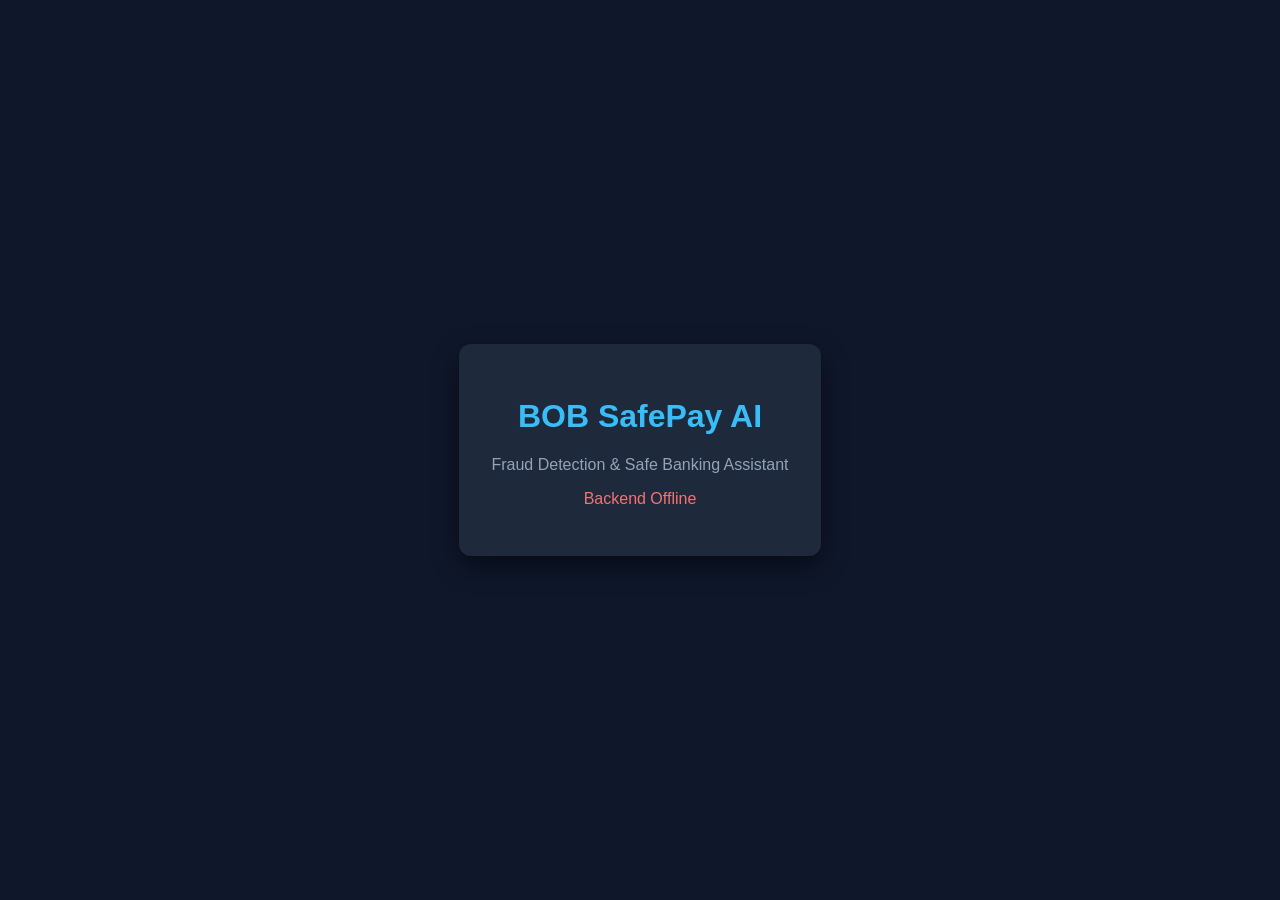
==== frontend/index.html @ 81b3e342 "feat: design system upgraded with Finora sidebar, FraudGuard threat tables, and Novbank AI orb" ====
<!DOCTYPE html>
<html lang="en">
<head>
    <meta charset="UTF-8">
    <meta name="viewport" content="width=device-width, initial-scale=1.0">
    <title>BOB SafePay AI</title>
    <style>
        body {
            font-family: Arial, sans-serif;
            background: #0f172a;
            color: #f8fafc;
            display: flex;
            justify-content: center;
            align-items: center;
            height: 100vh;
            margin: 0;
        }
        .card {
            background: #1e293b;
            padding: 2rem;
            border-radius: 12px;
            box-shadow: 0 10px 25px rgba(0,0,0,0.5);
            text-align: center;
            max-width: 480px;
        }
        h1 { color: #38bdf8; }
        p { color: #94a3b8; }
    </style>
</head>
<body>
    <div class="card">
        <h1>BOB SafePay AI</h1>
        <p>Fraud Detection & Safe Banking Assistant</p>
        <p id="status">Connecting to server...</p>
    </div>

    <script>
        fetch('/api/status')
            .then(res => res.json())
            .then(data => {
                document.getElementById('status').innerText = 'Backend Status: ' + data.status;
                document.getElementById('status').style.color = '#4ade80';
            })
            .catch(() => {
                document.getElementById('status').innerText = 'Backend Offline';
                document.getElementById('status').style.color = '#f87171';
            });
    </script>
</body>
</html>
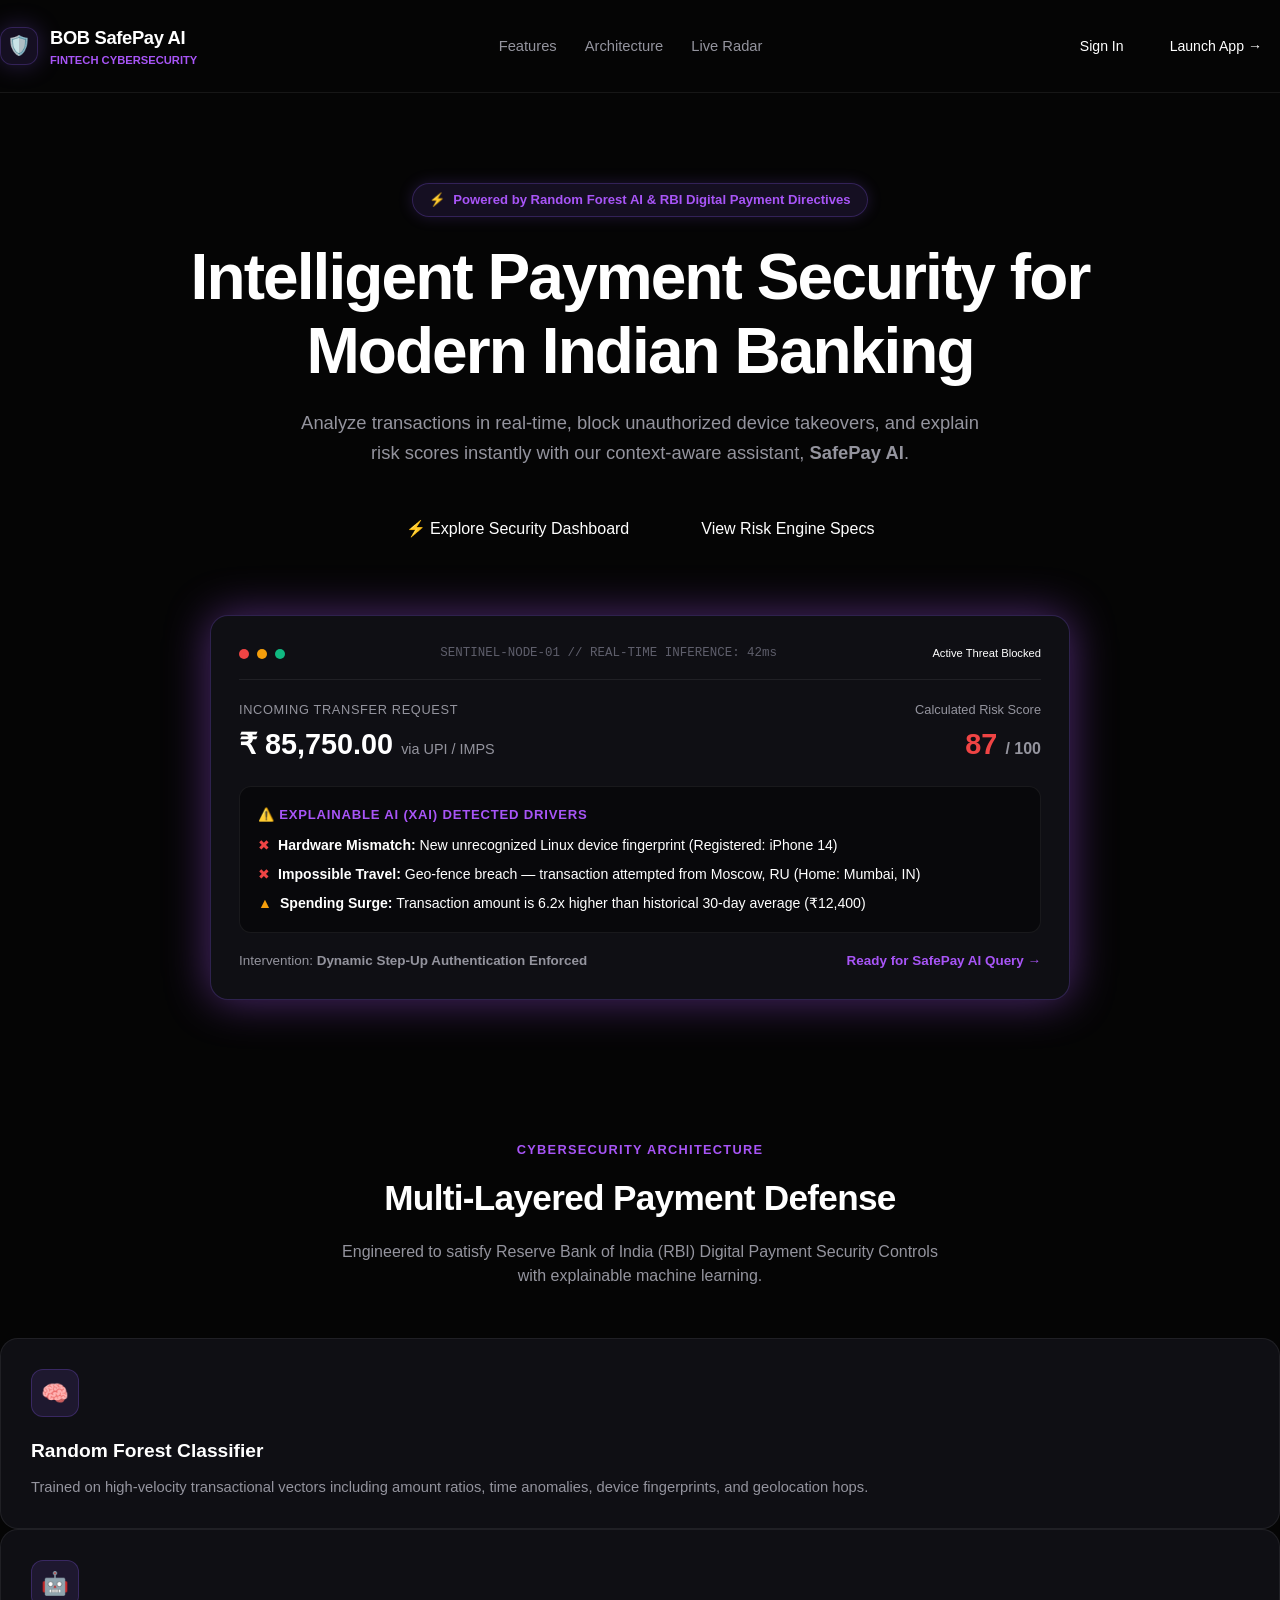
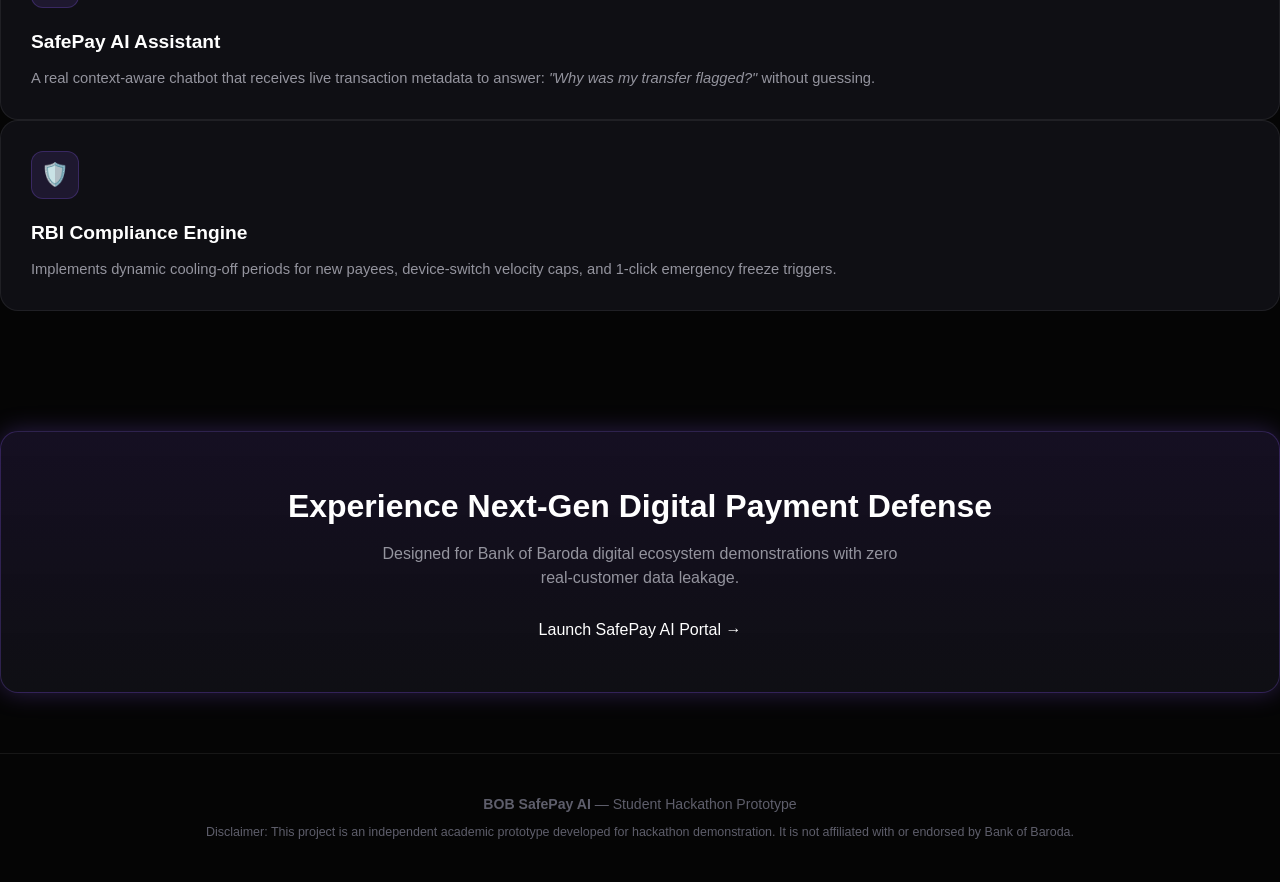
==== commit 3bec68a9: "feat: create high-impact landing page with hero security radar and RBI compliance features" ====
--- a/frontend/index.html
+++ b/frontend/index.html
@@ -1,50 +1,175 @@
 <!DOCTYPE html>
 <html lang="en">
 <head>
-    <meta charset="UTF-8">
-    <meta name="viewport" content="width=device-width, initial-scale=1.0">
-    <title>BOB SafePay AI</title>
-    <style>
-        body {
-            font-family: Arial, sans-serif;
-            background: #0f172a;
-            color: #f8fafc;
-            display: flex;
-            justify-content: center;
-            align-items: center;
-            height: 100vh;
-            margin: 0;
-        }
-        .card {
-            background: #1e293b;
-            padding: 2rem;
-            border-radius: 12px;
-            box-shadow: 0 10px 25px rgba(0,0,0,0.5);
-            text-align: center;
-            max-width: 480px;
-        }
-        h1 { color: #38bdf8; }
-        p { color: #94a3b8; }
-    </style>
+  <meta charset="UTF-8">
+  <meta name="viewport" content="width=device-width, initial-scale=1.0">
+  <title>BOB SafePay AI — Next-Gen Digital Payment Security</title>
+  <link rel="stylesheet" href="css/style.css">
 </head>
 <body>
-    <div class="card">
-        <h1>BOB SafePay AI</h1>
-        <p>Fraud Detection & Safe Banking Assistant</p>
-        <p id="status">Connecting to server...</p>
-    </div>
 
-    <script>
-        fetch('/api/status')
-            .then(res => res.json())
-            .then(data => {
-                document.getElementById('status').innerText = 'Backend Status: ' + data.status;
-                document.getElementById('status').style.color = '#4ade80';
-            })
-            .catch(() => {
-                document.getElementById('status').innerText = 'Backend Offline';
-                document.getElementById('status').style.color = '#f87171';
-            });
-    </script>
+  <div class="container">
+    
+    <!-- NAVIGATION BAR -->
+    <header class="landing-nav">
+      <div class="brand" style="margin-bottom: 0; padding-left: 0;">
+        <div class="brand-icon">🛡️</div>
+        <div>
+          <div class="brand-title">BOB SafePay AI</div>
+          <div style="font-size: 0.7rem; color: var(--purple-bright); font-weight: 600;">FINTECH CYBERSECURITY</div>
+        </div>
+      </div>
+
+      <ul class="landing-nav-links">
+        <li><a href="#features" class="landing-nav-link">Features</a></li>
+        <li><a href="#architecture" class="landing-nav-link">Architecture</a></li>
+        <li><a href="#radar" class="landing-nav-link">Live Radar</a></li>
+      </ul>
+
+      <div style="display: flex; gap: 12px; align-items: center;">
+        <a href="login.html" class="btn btn-secondary" style="padding: 8px 16px; font-size: 0.88rem;">Sign In</a>
+        <a href="design_system.html" class="btn btn-primary" style="padding: 8px 18px; font-size: 0.88rem;">Launch App →</a>
+      </div>
+    </header>
+
+    <!-- HERO SECTION -->
+    <section class="hero">
+      <div class="hero-pill">
+        <span>⚡</span> Powered by Random Forest AI & RBI Digital Payment Directives
+      </div>
+
+      <h1 class="hero-title">
+        Intelligent Payment Security for Modern Indian Banking
+      </h1>
+
+      <p class="hero-subtitle">
+        Analyze transactions in real-time, block unauthorized device takeovers, and explain risk scores instantly with our context-aware assistant, <strong>SafePay AI</strong>.
+      </p>
+
+      <div class="hero-actions">
+        <a href="design_system.html" class="btn btn-primary" style="padding: 14px 28px; font-size: 1rem;">
+          ⚡ Explore Security Dashboard
+        </a>
+        <a href="#features" class="btn btn-secondary" style="padding: 14px 28px; font-size: 1rem;">
+          View Risk Engine Specs
+        </a>
+      </div>
+
+      <!-- HERO VISUAL: LIVE SECURITY RADAR CARD -->
+      <div class="hero-mockup-wrapper" id="radar">
+        <div class="mockup-bar">
+          <div class="mockup-dots">
+            <span class="mockup-dot" style="background: var(--color-risk);"></span>
+            <span class="mockup-dot" style="background: var(--color-review);"></span>
+            <span class="mockup-dot" style="background: var(--color-safe);"></span>
+          </div>
+          <div style="font-size: 0.78rem; color: var(--text-dim); font-family: monospace;">
+            SENTINEL-NODE-01 // REAL-TIME INFERENCE: 42ms
+          </div>
+          <span class="badge badge-risk" style="font-size: 0.7rem;">Active Threat Blocked</span>
+        </div>
+
+        <div style="display: flex; justify-content: space-between; align-items: center; margin-bottom: 20px; flex-wrap: wrap; gap: 15px;">
+          <div>
+            <div style="font-size: 0.8rem; color: var(--text-muted); text-transform: uppercase; letter-spacing: 0.05em;">Incoming Transfer Request</div>
+            <div style="font-size: 1.8rem; font-weight: 800; color: #FFFFFF; margin-top: 4px;">₹ 85,750.00 <span style="font-size: 0.9rem; color: var(--text-muted); font-weight: 400;">via UPI / IMPS</span></div>
+          </div>
+          <div style="text-align: right;">
+            <div style="font-size: 0.8rem; color: var(--text-muted);">Calculated Risk Score</div>
+            <div style="font-size: 1.8rem; font-weight: 800; color: var(--color-risk); margin-top: 4px;">87 <span style="font-size: 1rem; color: var(--text-muted);">/ 100</span></div>
+          </div>
+        </div>
+
+        <!-- Detected Factors Breakdown -->
+        <div style="background: var(--bg-input); border: 1px solid var(--border-subtle); border-radius: var(--radius-md); padding: 18px; margin-bottom: 18px;">
+          <div style="font-size: 0.82rem; font-weight: 700; color: var(--purple-bright); text-transform: uppercase; letter-spacing: 0.06em; margin-bottom: 10px;">
+            ⚠️ Explainable AI (XAI) Detected Drivers
+          </div>
+          <ul style="list-style: none; display: flex; flex-direction: column; gap: 8px; font-size: 0.88rem;">
+            <li style="display: flex; align-items: center; gap: 8px;">
+              <span style="color: var(--color-risk);">✖</span>
+              <span><strong>Hardware Mismatch:</strong> New unrecognized Linux device fingerprint (Registered: iPhone 14)</span>
+            </li>
+            <li style="display: flex; align-items: center; gap: 8px;">
+              <span style="color: var(--color-risk);">✖</span>
+              <span><strong>Impossible Travel:</strong> Geo-fence breach — transaction attempted from Moscow, RU (Home: Mumbai, IN)</span>
+            </li>
+            <li style="display: flex; align-items: center; gap: 8px;">
+              <span style="color: var(--color-review);">▲</span>
+              <span><strong>Spending Surge:</strong> Transaction amount is 6.2x higher than historical 30-day average (₹12,400)</span>
+            </li>
+          </ul>
+        </div>
+
+        <div style="display: flex; justify-content: space-between; align-items: center; font-size: 0.84rem;">
+          <span style="color: var(--text-muted);">Intervention: <strong>Dynamic Step-Up Authentication Enforced</strong></span>
+          <span style="color: var(--purple-bright); font-weight: 600;">Ready for SafePay AI Query →</span>
+        </div>
+      </div>
+    </section>
+
+    <!-- CORE FEATURES SECTION -->
+    <section class="features-section" id="features">
+      <div style="text-align: center; margin-bottom: 50px;">
+        <div class="section-tag">Cybersecurity Architecture</div>
+        <h2 class="section-title">Multi-Layered Payment Defense</h2>
+        <p style="color: var(--text-muted); max-width: 600px; margin: 0 auto;">
+          Engineered to satisfy Reserve Bank of India (RBI) Digital Payment Security Controls with explainable machine learning.
+        </p>
+      </div>
+
+      <div class="grid-3">
+        <!-- Card 1 -->
+        <div class="feature-card">
+          <div class="feature-icon-box">🧠</div>
+          <h3 style="font-size: 1.2rem; margin-bottom: 10px;">Random Forest Classifier</h3>
+          <p style="font-size: 0.92rem; color: var(--text-muted);">
+            Trained on high-velocity transactional vectors including amount ratios, time anomalies, device fingerprints, and geolocation hops.
+          </p>
+        </div>
+
+        <!-- Card 2 -->
+        <div class="feature-card">
+          <div class="feature-icon-box">🤖</div>
+          <h3 style="font-size: 1.2rem; margin-bottom: 10px;">SafePay AI Assistant</h3>
+          <p style="font-size: 0.92rem; color: var(--text-muted);">
+            A real context-aware chatbot that receives live transaction metadata to answer: <em>"Why was my transfer flagged?"</em> without guessing.
+          </p>
+        </div>
+
+        <!-- Card 3 -->
+        <div class="feature-card">
+          <div class="feature-icon-box">🛡️</div>
+          <h3 style="font-size: 1.2rem; margin-bottom: 10px;">RBI Compliance Engine</h3>
+          <p style="font-size: 0.92rem; color: var(--text-muted);">
+            Implements dynamic cooling-off periods for new payees, device-switch velocity caps, and 1-click emergency freeze triggers.
+          </p>
+        </div>
+      </div>
+    </section>
+
+    <!-- CALL TO ACTION BANNER -->
+    <section style="background: linear-gradient(180deg, rgba(139, 92, 246, 0.12) 0%, var(--bg-card) 100%); border: 1px solid var(--purple-border); border-radius: var(--radius-lg); padding: 50px 30px; text-align: center; box-shadow: var(--purple-glow); margin: 40px 0;">
+      <h2 style="font-size: 2rem; margin-bottom: 12px;">Experience Next-Gen Digital Payment Defense</h2>
+      <p style="color: var(--text-muted); max-width: 540px; margin: 0 auto 28px;">
+        Designed for Bank of Baroda digital ecosystem demonstrations with zero real-customer data leakage.
+      </p>
+      <a href="design_system.html" class="btn btn-primary" style="padding: 12px 28px;">
+        Launch SafePay AI Portal →
+      </a>
+    </section>
+
+    <!-- FOOTER -->
+    <footer class="landing-footer">
+      <p style="margin-bottom: 8px;">
+        <strong>BOB SafePay AI</strong> — Student Hackathon Prototype
+      </p>
+      <p style="font-size: 0.78rem; color: var(--text-dim);">
+        Disclaimer: This project is an independent academic prototype developed for hackathon demonstration. It is not affiliated with or endorsed by Bank of Baroda.
+      </p>
+    </footer>
+
+  </div>
+
 </body>
 </html>
--- a/frontend/css/style.css
+++ b/frontend/css/style.css
@@ -0,0 +1,720 @@
+/* ==========================================================================
+   BOB SafePay AI — Premium FinTech & Cybersecurity Design System
+   Inspired by: Finora Dashboard + FraudGuard Monitor + Novbank AI
+   Palette: Pitch Black (#050505) + Dark Surface (#0D0D11) + Purple Glow (#8B5CF6)
+   ========================================================================== */
+
+/* --------------------------------------------------------------------------
+   1. Design Tokens
+   -------------------------------------------------------------------------- */
+:root {
+  /* Surfaces */
+  --bg-app: #050505;
+  --bg-sidebar: #09090D;
+  --bg-card: #0F0F14;
+  --bg-card-hover: #14141C;
+  --bg-input: #08080B;
+  --bg-table-row-hover: rgba(139, 92, 246, 0.04);
+
+  /* Typography Colors */
+  --text-main: #FFFFFF;
+  --text-muted: #94949E;
+  --text-dim: #5E5E6B;
+
+  /* Purple Spectrum */
+  --purple-primary: #8B5CF6;
+  --purple-bright: #A855F7;
+  --purple-deep: #6D28D9;
+  --purple-subtle: rgba(139, 92, 246, 0.12);
+  --purple-border: rgba(139, 92, 246, 0.25);
+  --purple-glow: 0 0 25px rgba(139, 92, 246, 0.28);
+  --purple-glow-lg: 0 0 45px rgba(168, 85, 247, 0.45);
+
+  /* Security Status Colors (FraudGuard Style) */
+  --color-safe: #10B981;
+  --color-safe-bg: rgba(16, 185, 129, 0.12);
+  --color-safe-border: rgba(16, 185, 129, 0.28);
+
+  --color-review: #F59E0B;
+  --color-review-bg: rgba(245, 158, 11, 0.12);
+  --color-review-border: rgba(245, 158, 11, 0.28);
+
+  --color-risk: #EF4444;
+  --color-risk-bg: rgba(239, 68, 68, 0.12);
+  --color-risk-border: rgba(239, 68, 68, 0.28);
+
+  /* Borders & Radii */
+  --border-subtle: rgba(255, 255, 255, 0.07);
+  --border-card: rgba(255, 255, 255, 0.11);
+  --radius-sm: 8px;
+  --radius-md: 12px;
+  --radius-lg: 18px;
+  --radius-full: 9999px;
+
+  /* Transitions */
+  --transition: all 0.22s cubic-bezier(0.16, 1, 0.3, 1);
+}
+
+/* --------------------------------------------------------------------------
+   2. Reset & Global Styles
+   -------------------------------------------------------------------------- */
+* {
+  margin: 0;
+  padding: 0;
+  box-sizing: border-box;
+}
+
+body {
+  font-family: -apple-system, BlinkMacSystemFont, 'Segoe UI', Roboto, Helvetica, Arial, sans-serif;
+  background-color: var(--bg-app);
+  color: var(--text-main);
+  line-height: 1.5;
+  -webkit-font-smoothing: antialiased;
+  min-height: 100vh;
+}
+
+a {
+  color: inherit;
+  text-decoration: none;
+}
+
+/* --------------------------------------------------------------------------
+   3. App Layout (Finora Inspired: Sidebar + Main Area)
+   -------------------------------------------------------------------------- */
+.app-layout {
+  display: flex;
+  min-height: 100vh;
+}
+
+.sidebar {
+  width: 260px;
+  background: var(--bg-sidebar);
+  border-right: 1px solid var(--border-subtle);
+  padding: 28px 20px;
+  display: flex;
+  flex-direction: column;
+  justify-content: space-between;
+  flex-shrink: 0;
+}
+
+.main-content {
+  flex: 1;
+  padding: 32px 40px;
+  overflow-y: auto;
+}
+
+/* --------------------------------------------------------------------------
+   4. Sidebar Elements
+   -------------------------------------------------------------------------- */
+.brand {
+  display: flex;
+  align-items: center;
+  gap: 12px;
+  margin-bottom: 36px;
+  padding-left: 8px;
+}
+
+.brand-icon {
+  width: 38px;
+  height: 38px;
+  background: var(--purple-subtle);
+  border: 1px solid var(--purple-border);
+  border-radius: var(--radius-md);
+  display: flex;
+  align-items: center;
+  justify-content: center;
+  font-size: 1.2rem;
+  color: var(--purple-bright);
+  box-shadow: var(--purple-glow);
+}
+
+.brand-title {
+  font-size: 1.15rem;
+  font-weight: 700;
+  letter-spacing: -0.02em;
+}
+
+.nav-section-title {
+  font-size: 0.75rem;
+  text-transform: uppercase;
+  letter-spacing: 0.08em;
+  color: var(--text-dim);
+  margin: 20px 0 10px 12px;
+  font-weight: 600;
+}
+
+.nav-list {
+  list-style: none;
+  display: flex;
+  flex-direction: column;
+  gap: 6px;
+}
+
+.nav-item {
+  display: flex;
+  align-items: center;
+  justify-content: space-between;
+  padding: 12px 14px;
+  border-radius: var(--radius-md);
+  color: var(--text-muted);
+  font-size: 0.92rem;
+  font-weight: 500;
+  transition: var(--transition);
+  cursor: pointer;
+}
+
+.nav-item:hover {
+  color: var(--text-main);
+  background: rgba(255, 255, 255, 0.04);
+}
+
+.nav-item.active {
+  color: #FFFFFF;
+  background: var(--purple-subtle);
+  border: 1px solid var(--purple-border);
+  box-shadow: 0 0 20px rgba(139, 92, 246, 0.18);
+}
+
+.nav-item-content {
+  display: flex;
+  align-items: center;
+  gap: 12px;
+}
+
+.nav-badge {
+  font-size: 0.75rem;
+  font-weight: 700;
+  padding: 2px 8px;
+  border-radius: var(--radius-full);
+}
+
+.nav-badge-risk {
+  background: var(--color-risk);
+  color: #FFFFFF;
+}
+
+/* --------------------------------------------------------------------------
+   5. Top Header
+   -------------------------------------------------------------------------- */
+.top-header {
+  display: flex;
+  justify-content: space-between;
+  align-items: center;
+  margin-bottom: 32px;
+}
+
+.page-title {
+  font-size: 1.75rem;
+  font-weight: 700;
+  letter-spacing: -0.02em;
+}
+
+.page-subtitle {
+  font-size: 0.9rem;
+  color: var(--text-muted);
+  margin-top: 4px;
+}
+
+.user-profile {
+  display: flex;
+  align-items: center;
+  gap: 14px;
+  background: var(--bg-card);
+  border: 1px solid var(--border-subtle);
+  padding: 8px 16px;
+  border-radius: var(--radius-full);
+}
+
+.avatar {
+  width: 34px;
+  height: 34px;
+  border-radius: 50%;
+  background: linear-gradient(135deg, var(--purple-primary), var(--purple-bright));
+  display: flex;
+  align-items: center;
+  justify-content: center;
+  font-weight: 700;
+  font-size: 0.85rem;
+}
+
+/* --------------------------------------------------------------------------
+   6. FraudGuard-Style KPI Threat Cards
+   -------------------------------------------------------------------------- */
+.kpi-grid {
+  display: grid;
+  grid-template-columns: repeat(auto-fit, minmax(240px, 1fr));
+  gap: 20px;
+  margin-bottom: 32px;
+}
+
+.kpi-card {
+  background: var(--bg-card);
+  border: 1px solid var(--border-subtle);
+  border-radius: var(--radius-lg);
+  padding: 22px;
+  transition: var(--transition);
+  position: relative;
+  overflow: hidden;
+}
+
+.kpi-card:hover {
+  background: var(--bg-card-hover);
+  border-color: var(--border-card);
+  transform: translateY(-2px);
+}
+
+.kpi-header {
+  display: flex;
+  justify-content: space-between;
+  align-items: flex-start;
+  margin-bottom: 14px;
+}
+
+.kpi-title {
+  font-size: 0.8rem;
+  font-weight: 600;
+  text-transform: uppercase;
+  letter-spacing: 0.06em;
+  color: var(--text-muted);
+}
+
+.kpi-icon {
+  width: 36px;
+  height: 36px;
+  border-radius: var(--radius-md);
+  display: flex;
+  align-items: center;
+  justify-content: center;
+  font-size: 1.1rem;
+}
+
+.kpi-icon-danger {
+  background: var(--color-risk-bg);
+  border: 1px solid var(--color-risk-border);
+  color: var(--color-risk);
+}
+
+.kpi-icon-warning {
+  background: var(--color-review-bg);
+  border: 1px solid var(--color-review-border);
+  color: var(--color-review);
+}
+
+.kpi-icon-safe {
+  background: var(--color-safe-bg);
+  border: 1px solid var(--color-safe-border);
+  color: var(--color-safe);
+}
+
+.kpi-value {
+  font-size: 2.1rem;
+  font-weight: 700;
+  line-height: 1.1;
+  margin-bottom: 8px;
+}
+
+.kpi-trend {
+  display: inline-flex;
+  align-items: center;
+  gap: 5px;
+  font-size: 0.8rem;
+  font-weight: 600;
+}
+
+.trend-up-danger {
+  color: var(--color-risk);
+}
+
+.trend-down-safe {
+  color: var(--color-safe);
+}
+
+/* --------------------------------------------------------------------------
+   7. FraudGuard-Style Flagged Transactions Table
+   -------------------------------------------------------------------------- */
+.table-card {
+  background: var(--bg-card);
+  border: 1px solid var(--border-subtle);
+  border-radius: var(--radius-lg);
+  padding: 24px;
+  margin-bottom: 32px;
+}
+
+.table-header-row {
+  display: flex;
+  justify-content: space-between;
+  align-items: center;
+  margin-bottom: 20px;
+}
+
+.table-title {
+  font-size: 1.15rem;
+  font-weight: 700;
+}
+
+.filter-tabs {
+  display: flex;
+  gap: 8px;
+  background: var(--bg-input);
+  padding: 4px;
+  border-radius: var(--radius-md);
+  border: 1px solid var(--border-subtle);
+}
+
+.filter-tab {
+  padding: 6px 14px;
+  border-radius: var(--radius-sm);
+  font-size: 0.82rem;
+  font-weight: 500;
+  color: var(--text-muted);
+  cursor: pointer;
+  border: none;
+  background: transparent;
+  transition: var(--transition);
+}
+
+.filter-tab.active {
+  background: var(--purple-subtle);
+  color: var(--text-main);
+  border: 1px solid var(--purple-border);
+}
+
+.fraud-table {
+  width: 100%;
+  border-collapse: collapse;
+  text-align: left;
+}
+
+.fraud-table th {
+  padding: 14px 16px;
+  font-size: 0.78rem;
+  text-transform: uppercase;
+  letter-spacing: 0.06em;
+  color: var(--text-dim);
+  border-bottom: 1px solid var(--border-subtle);
+  font-weight: 600;
+}
+
+.fraud-table td {
+  padding: 16px;
+  border-bottom: 1px solid rgba(255, 255, 255, 0.04);
+  font-size: 0.92rem;
+}
+
+.fraud-table tr:hover td {
+  background: var(--bg-table-row-hover);
+}
+
+.merchant-cell {
+  display: flex;
+  align-items: center;
+  gap: 12px;
+}
+
+.merchant-icon {
+  width: 38px;
+  height: 38px;
+  border-radius: var(--radius-md);
+  background: var(--bg-input);
+  border: 1px solid var(--border-subtle);
+  display: flex;
+  align-items: center;
+  justify-content: center;
+  font-size: 1.1rem;
+}
+
+.merchant-name {
+  font-weight: 600;
+  color: var(--text-main);
+}
+
+.merchant-location {
+  font-size: 0.78rem;
+  color: var(--text-muted);
+}
+
+.risk-pill {
+  display: inline-flex;
+  align-items: center;
+  gap: 6px;
+  font-weight: 600;
+  font-size: 0.82rem;
+  padding: 5px 12px;
+  border-radius: var(--radius-full);
+}
+
+.risk-pill-high {
+  background: var(--color-risk-bg);
+  border: 1px solid var(--color-risk-border);
+  color: var(--color-risk);
+}
+
+.risk-pill-low {
+  background: var(--color-safe-bg);
+  border: 1px solid var(--color-safe-border);
+  color: var(--color-safe);
+}
+
+.risk-pill-review {
+  background: var(--color-review-bg);
+  border: 1px solid var(--color-review-border);
+  color: var(--color-review);
+}
+
+.status-badge {
+  display: inline-block;
+  font-size: 0.75rem;
+  font-weight: 700;
+  letter-spacing: 0.05em;
+  padding: 4px 10px;
+  border-radius: var(--radius-sm);
+  text-transform: uppercase;
+}
+
+.status-flagged {
+  background: var(--color-risk-bg);
+  color: var(--color-risk);
+}
+
+.status-approved {
+  background: var(--color-safe-bg);
+  color: var(--color-safe);
+}
+
+.status-review {
+  background: var(--color-review-bg);
+  color: var(--color-review);
+}
+
+/* --------------------------------------------------------------------------
+   8. Novbank-Style AI Assistant Security Orb
+   -------------------------------------------------------------------------- */
+.ai-agent-card {
+  background: linear-gradient(180deg, rgba(139, 92, 246, 0.08) 0%, var(--bg-card) 100%);
+  border: 1px solid var(--purple-border);
+  box-shadow: var(--purple-glow);
+  border-radius: var(--radius-lg);
+  padding: 28px;
+  text-align: center;
+  position: relative;
+  overflow: hidden;
+}
+
+.ai-orb {
+  width: 72px;
+  height: 72px;
+  border-radius: 50%;
+  margin: 0 auto 16px;
+  background: radial-gradient(circle, var(--purple-bright) 0%, var(--purple-deep) 70%, transparent 100%);
+  box-shadow: var(--purple-glow-lg);
+  animation: orb-pulse 3s infinite ease-in-out;
+  display: flex;
+  align-items: center;
+  justify-content: center;
+  font-size: 1.8rem;
+}
+
+@keyframes orb-pulse {
+  0%, 100% {
+    transform: scale(1);
+    box-shadow: 0 0 25px rgba(168, 85, 247, 0.4);
+  }
+  50% {
+    transform: scale(1.08);
+    box-shadow: 0 0 45px rgba(168, 85, 247, 0.7);
+  }
+}
+
+.ai-chips-container {
+  display: flex;
+  justify-content: center;
+  gap: 10px;
+  flex-wrap: wrap;
+  margin-top: 18px;
+}
+
+.ai-chip {
+  background: var(--bg-input);
+  border: 1px solid var(--border-subtle);
+  color: var(--text-muted);
+  font-size: 0.84rem;
+  padding: 8px 16px;
+  border-radius: var(--radius-full);
+  cursor: pointer;
+  transition: var(--transition);
+}
+
+.ai-chip:hover {
+  background: var(--purple-subtle);
+  border-color: var(--purple-border);
+  color: var(--text-main);
+  transform: translateY(-1px);
+}
+/* --------------------------------------------------------------------------
+   9. Landing Page Specific Styles
+   -------------------------------------------------------------------------- */
+.landing-nav {
+  display: flex;
+  justify-content: space-between;
+  align-items: center;
+  padding: 24px 0;
+  border-bottom: 1px solid var(--border-subtle);
+}
+
+.landing-nav-links {
+  display: flex;
+  gap: 28px;
+  list-style: none;
+}
+
+.landing-nav-link {
+  color: var(--text-muted);
+  font-size: 0.92rem;
+  font-weight: 500;
+  transition: var(--transition);
+}
+
+.landing-nav-link:hover {
+  color: var(--text-main);
+}
+
+/* Hero Section */
+.hero {
+  padding: 90px 0 60px;
+  text-align: center;
+  position: relative;
+}
+
+.hero-pill {
+  display: inline-flex;
+  align-items: center;
+  gap: 8px;
+  padding: 6px 16px;
+  border-radius: var(--radius-full);
+  background: var(--purple-subtle);
+  border: 1px solid var(--purple-border);
+  color: var(--purple-bright);
+  font-size: 0.82rem;
+  font-weight: 600;
+  margin-bottom: 24px;
+  box-shadow: 0 0 15px rgba(139, 92, 246, 0.2);
+}
+
+.hero-title {
+  font-size: clamp(2.4rem, 5vw, 4rem);
+  font-weight: 800;
+  line-height: 1.15;
+  letter-spacing: -0.03em;
+  margin-bottom: 20px;
+  max-width: 900px;
+  margin-left: auto;
+  margin-right: auto;
+}
+
+.hero-subtitle {
+  font-size: 1.15rem;
+  color: var(--text-muted);
+  max-width: 680px;
+  margin: 0 auto 36px;
+  line-height: 1.6;
+}
+
+.hero-actions {
+  display: flex;
+  justify-content: center;
+  gap: 16px;
+  margin-bottom: 60px;
+  flex-wrap: wrap;
+}
+
+/* Hero Radar Preview Mockup */
+.hero-mockup-wrapper {
+  max-width: 860px;
+  margin: 0 auto;
+  background: var(--bg-card);
+  border: 1px solid var(--purple-border);
+  border-radius: var(--radius-lg);
+  padding: 28px;
+  box-shadow: var(--purple-glow-lg);
+  position: relative;
+  text-align: left;
+}
+
+.mockup-bar {
+  display: flex;
+  justify-content: space-between;
+  align-items: center;
+  border-bottom: 1px solid var(--border-subtle);
+  padding-bottom: 16px;
+  margin-bottom: 20px;
+}
+
+.mockup-dots {
+  display: flex;
+  gap: 8px;
+}
+
+.mockup-dot {
+  width: 10px;
+  height: 10px;
+  border-radius: 50%;
+  background: rgba(255, 255, 255, 0.15);
+}
+
+/* Feature Grid */
+.features-section {
+  padding: 80px 0;
+}
+
+.section-tag {
+  font-size: 0.8rem;
+  font-weight: 700;
+  text-transform: uppercase;
+  letter-spacing: 0.1em;
+  color: var(--purple-bright);
+  margin-bottom: 12px;
+}
+
+.section-title {
+  font-size: 2.2rem;
+  font-weight: 700;
+  letter-spacing: -0.02em;
+  margin-bottom: 16px;
+}
+
+.feature-card {
+  background: var(--bg-card);
+  border: 1px solid var(--border-subtle);
+  border-radius: var(--radius-lg);
+  padding: 30px;
+  transition: var(--transition);
+}
+
+.feature-card:hover {
+  border-color: var(--purple-border);
+  box-shadow: var(--purple-glow);
+  transform: translateY(-3px);
+}
+
+.feature-icon-box {
+  width: 48px;
+  height: 48px;
+  border-radius: var(--radius-md);
+  background: var(--purple-subtle);
+  border: 1px solid var(--purple-border);
+  display: flex;
+  align-items: center;
+  justify-content: center;
+  font-size: 1.4rem;
+  margin-bottom: 20px;
+}
+
+/* Footer */
+.landing-footer {
+  border-top: 1px solid var(--border-subtle);
+  padding: 40px 0;
+  margin-top: 60px;
+  text-align: center;
+  font-size: 0.88rem;
+  color: var(--text-dim);
+}
